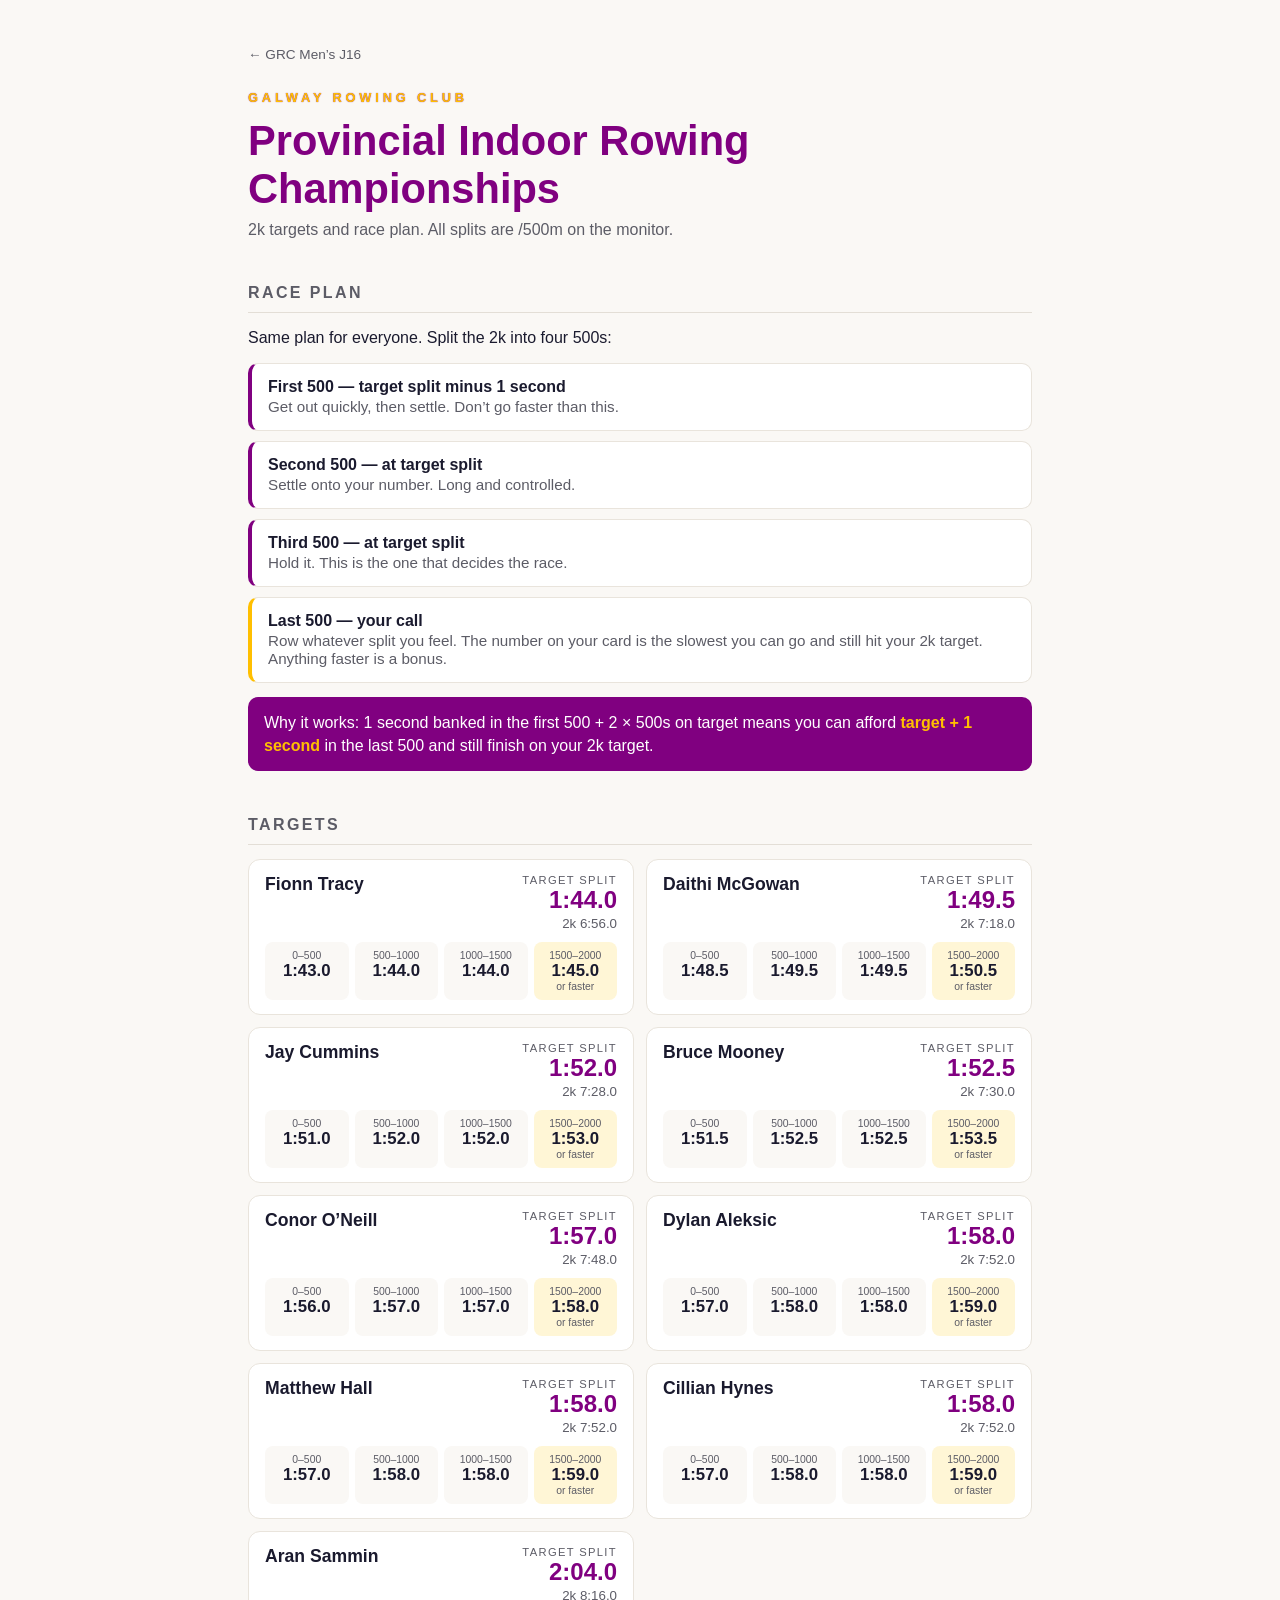
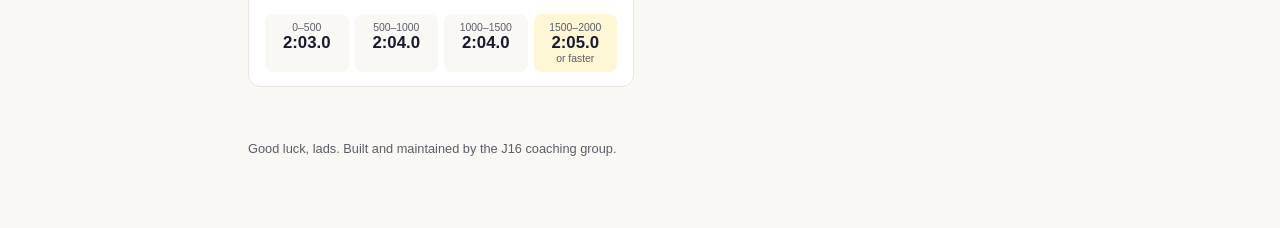
==== 02-regattas/2026-11-provincial-indoor/index.html @ c1939814 "Add Provincial Indoor Rowing Championships targets & race plan Co-authored-by: Pi AI - Claude Opus 5" ====
<!DOCTYPE html>
<html lang="en">
<head>
<meta charset="utf-8">
<meta name="viewport" content="width=device-width, initial-scale=1">
<title>Provincial Indoor Rowing Championships — Targets &amp; Race Plan · GRC J16</title>
<style>
  :root { --purple:#800080; --amber:#FFBF00; --ink:#1a1a2e; --grey:#5c5c66; --paper:#faf8f5; --line:#e9e4dc; }
  * { box-sizing:border-box; }
  body { margin:0; font-family:-apple-system,BlinkMacSystemFont,"Segoe UI",Inter,sans-serif; background:var(--paper); color:var(--ink); }
  main { max-width:820px; margin:0 auto; padding:5vh 18px 8vh; }
  .back { color:var(--grey); font-size:.85rem; text-decoration:none; }
  .eyebrow { color:var(--amber); font-size:.8rem; letter-spacing:.3em; text-transform:uppercase; font-weight:700; text-shadow:0 0 1px var(--purple); margin-top:3vh; }
  h1 { font-size:clamp(1.7rem,5vw,2.6rem); margin:.3em 0 .2em; color:var(--purple); line-height:1.15; }
  .sub { color:var(--grey); margin:0 0 4vh; }
  h2 { font-size:1rem; letter-spacing:.15em; text-transform:uppercase; color:var(--grey); margin:5vh 0 1.5vh; border-bottom:1px solid #e3ded6; padding-bottom:.6em; }
  .plan { list-style:none; padding:0; margin:0; display:grid; gap:10px; }
  .plan li { background:#fff; border:1px solid var(--line); border-left:4px solid var(--purple); border-radius:10px; padding:14px 16px; }
  .plan li.free { border-left-color:var(--amber); }
  .plan b { display:block; margin-bottom:2px; }
  .plan span { color:var(--grey); font-size:.95rem; }
  .note { background:var(--purple); color:#fff; border-radius:10px; padding:14px 16px; margin-top:14px; line-height:1.45; }
  .note strong { color:var(--amber); }
  .rowers { display:grid; gap:12px; grid-template-columns:repeat(auto-fill,minmax(260px,1fr)); }
  .rower { background:#fff; border:1px solid var(--line); border-radius:12px; padding:14px 16px; }
  .rower header { display:flex; justify-content:space-between; align-items:flex-start; gap:10px; margin-bottom:10px; }
  .rower h3 { margin:0; font-size:1.1rem; }
  .target { text-align:right; }
  .target span { display:block; font-size:.7rem; text-transform:uppercase; letter-spacing:.12em; color:var(--grey); }
  .target strong { display:block; font-size:1.5rem; color:var(--purple); font-variant-numeric:tabular-nums; }
  .target small { color:var(--grey); font-variant-numeric:tabular-nums; }
  .splits { list-style:none; padding:0; margin:0; display:grid; grid-template-columns:repeat(4,1fr); gap:6px; }
  .splits li { background:var(--paper); border-radius:8px; padding:8px 4px; text-align:center; }
  .splits span { display:block; font-size:.65rem; color:var(--grey); }
  .splits strong { display:block; font-size:1.05rem; font-variant-numeric:tabular-nums; }
  .splits li.free { background:#fff6d6; }
  .splits em { display:block; font-size:.65rem; font-style:normal; color:var(--grey); }
  footer { margin-top:6vh; color:var(--grey); font-size:.8rem; }
</style>
</head>
<body>
<main>
  <a class="back" href="../../index.html">&larr; GRC Men&rsquo;s J16</a>
  <div class="eyebrow">Galway Rowing Club</div>
  <h1>Provincial Indoor Rowing Championships</h1>
  <p class="sub">2k targets and race plan. All splits are /500m on the monitor.</p>

  <h2>Race plan</h2>
  <p>Same plan for everyone. Split the 2k into four 500s:</p>
  <ol class="plan">
    <li><b>First 500 — target split minus 1 second</b><span>Get out quickly, then settle. Don&rsquo;t go faster than this.</span></li>
    <li><b>Second 500 — at target split</b><span>Settle onto your number. Long and controlled.</span></li>
    <li><b>Third 500 — at target split</b><span>Hold it. This is the one that decides the race.</span></li>
    <li class="free"><b>Last 500 — your call</b><span>Row whatever split you feel. The number on your card is the slowest you can go and still hit your 2k target. Anything faster is a bonus.</span></li>
  </ol>
  <div class="note">Why it works: 1 second banked in the first 500 + 2 &times; 500s on target means you can afford <strong>target + 1 second</strong> in the last 500 and still finish on your 2k target.</div>

  <h2>Targets</h2>
  <div class="rowers">
    <article class="rower">
      <header><h3>Fionn Tracy</h3><div class="target"><span>Target split</span><strong>1:44.0</strong><small>2k 6:56.0</small></div></header>
      <ol class="splits">
        <li><span>0–500</span><strong>1:43.0</strong></li>
        <li><span>500–1000</span><strong>1:44.0</strong></li>
        <li><span>1000–1500</span><strong>1:44.0</strong></li>
        <li class="free"><span>1500–2000</span><strong>1:45.0</strong><em>or faster</em></li>
      </ol>
    </article>
    <article class="rower">
      <header><h3>Daithi McGowan</h3><div class="target"><span>Target split</span><strong>1:49.5</strong><small>2k 7:18.0</small></div></header>
      <ol class="splits">
        <li><span>0–500</span><strong>1:48.5</strong></li>
        <li><span>500–1000</span><strong>1:49.5</strong></li>
        <li><span>1000–1500</span><strong>1:49.5</strong></li>
        <li class="free"><span>1500–2000</span><strong>1:50.5</strong><em>or faster</em></li>
      </ol>
    </article>
    <article class="rower">
      <header><h3>Jay Cummins</h3><div class="target"><span>Target split</span><strong>1:52.0</strong><small>2k 7:28.0</small></div></header>
      <ol class="splits">
        <li><span>0–500</span><strong>1:51.0</strong></li>
        <li><span>500–1000</span><strong>1:52.0</strong></li>
        <li><span>1000–1500</span><strong>1:52.0</strong></li>
        <li class="free"><span>1500–2000</span><strong>1:53.0</strong><em>or faster</em></li>
      </ol>
    </article>
    <article class="rower">
      <header><h3>Bruce Mooney</h3><div class="target"><span>Target split</span><strong>1:52.5</strong><small>2k 7:30.0</small></div></header>
      <ol class="splits">
        <li><span>0–500</span><strong>1:51.5</strong></li>
        <li><span>500–1000</span><strong>1:52.5</strong></li>
        <li><span>1000–1500</span><strong>1:52.5</strong></li>
        <li class="free"><span>1500–2000</span><strong>1:53.5</strong><em>or faster</em></li>
      </ol>
    </article>
    <article class="rower">
      <header><h3>Conor O&rsquo;Neill</h3><div class="target"><span>Target split</span><strong>1:57.0</strong><small>2k 7:48.0</small></div></header>
      <ol class="splits">
        <li><span>0–500</span><strong>1:56.0</strong></li>
        <li><span>500–1000</span><strong>1:57.0</strong></li>
        <li><span>1000–1500</span><strong>1:57.0</strong></li>
        <li class="free"><span>1500–2000</span><strong>1:58.0</strong><em>or faster</em></li>
      </ol>
    </article>
    <article class="rower">
      <header><h3>Dylan Aleksic</h3><div class="target"><span>Target split</span><strong>1:58.0</strong><small>2k 7:52.0</small></div></header>
      <ol class="splits">
        <li><span>0–500</span><strong>1:57.0</strong></li>
        <li><span>500–1000</span><strong>1:58.0</strong></li>
        <li><span>1000–1500</span><strong>1:58.0</strong></li>
        <li class="free"><span>1500–2000</span><strong>1:59.0</strong><em>or faster</em></li>
      </ol>
    </article>
    <article class="rower">
      <header><h3>Matthew Hall</h3><div class="target"><span>Target split</span><strong>1:58.0</strong><small>2k 7:52.0</small></div></header>
      <ol class="splits">
        <li><span>0–500</span><strong>1:57.0</strong></li>
        <li><span>500–1000</span><strong>1:58.0</strong></li>
        <li><span>1000–1500</span><strong>1:58.0</strong></li>
        <li class="free"><span>1500–2000</span><strong>1:59.0</strong><em>or faster</em></li>
      </ol>
    </article>
    <article class="rower">
      <header><h3>Cillian Hynes</h3><div class="target"><span>Target split</span><strong>1:58.0</strong><small>2k 7:52.0</small></div></header>
      <ol class="splits">
        <li><span>0–500</span><strong>1:57.0</strong></li>
        <li><span>500–1000</span><strong>1:58.0</strong></li>
        <li><span>1000–1500</span><strong>1:58.0</strong></li>
        <li class="free"><span>1500–2000</span><strong>1:59.0</strong><em>or faster</em></li>
      </ol>
    </article>
    <article class="rower">
      <header><h3>Aran Sammin</h3><div class="target"><span>Target split</span><strong>2:04.0</strong><small>2k 8:16.0</small></div></header>
      <ol class="splits">
        <li><span>0–500</span><strong>2:03.0</strong></li>
        <li><span>500–1000</span><strong>2:04.0</strong></li>
        <li><span>1000–1500</span><strong>2:04.0</strong></li>
        <li class="free"><span>1500–2000</span><strong>2:05.0</strong><em>or faster</em></li>
      </ol>
    </article>
  </div>

  <footer>Good luck, lads. Built and maintained by the J16 coaching group.</footer>
</main>
</body>
</html>
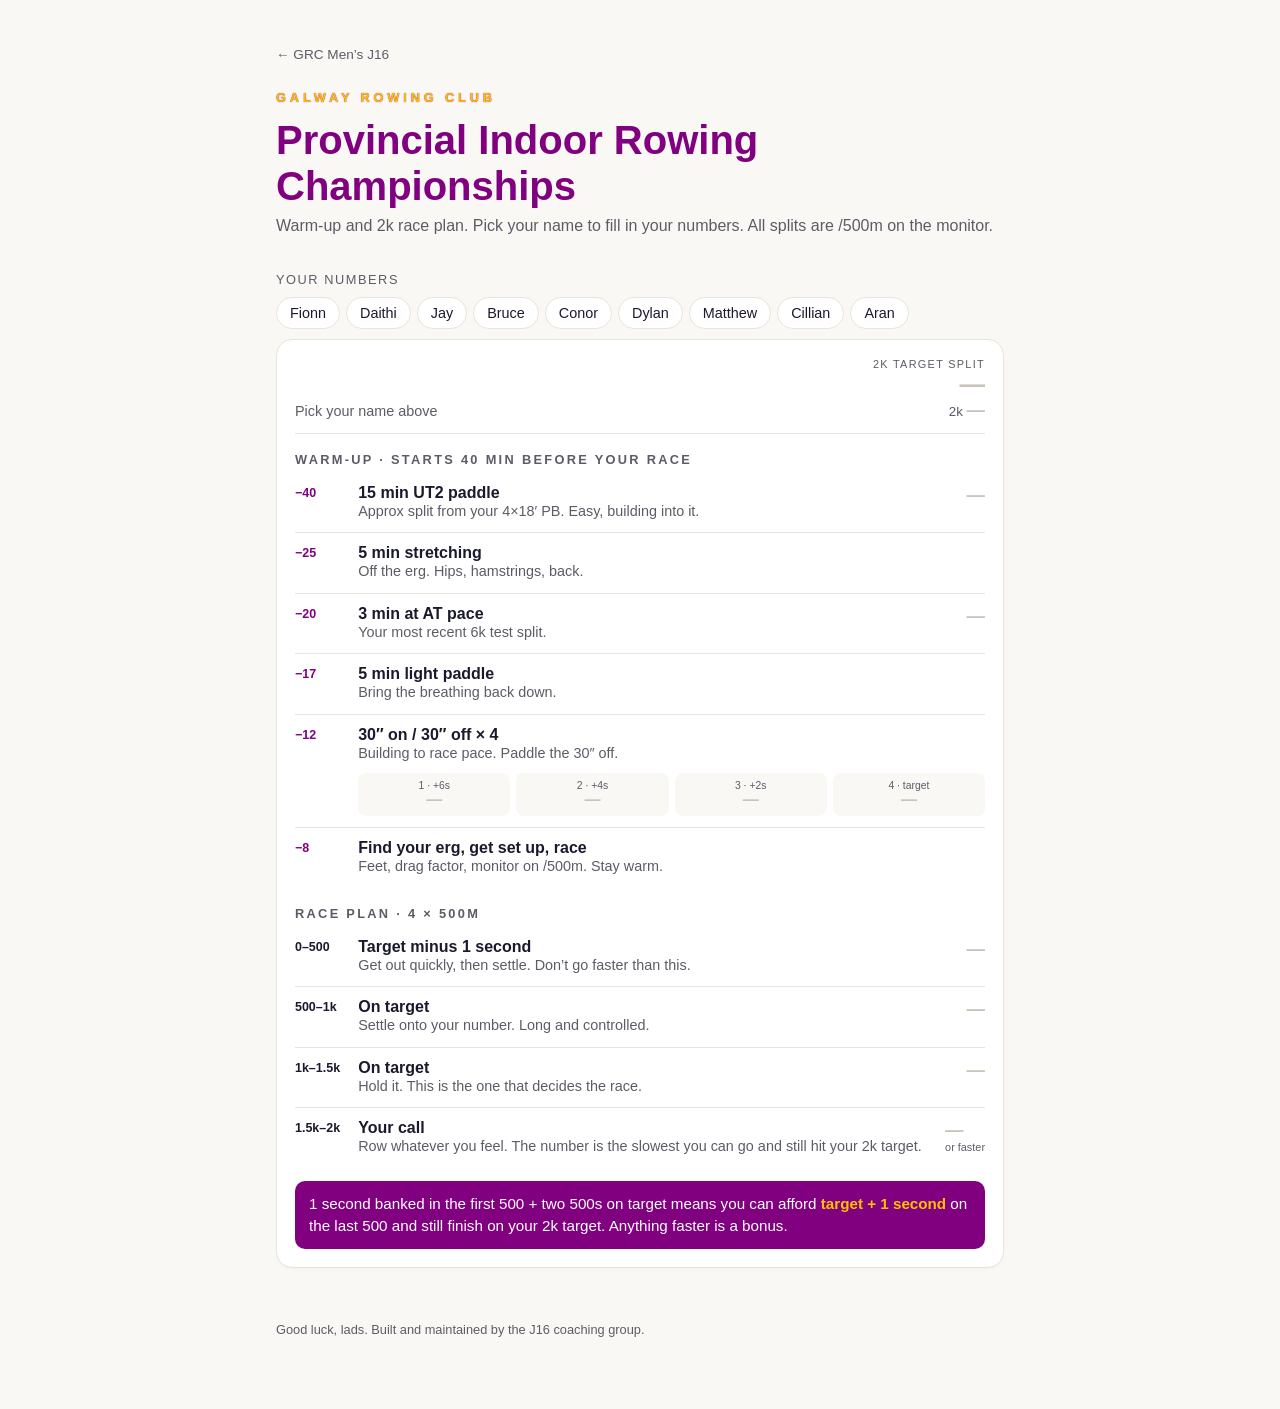
==== commit 5393b874: "Indoor champs: single plan card with rower tabs, add warm-up Co-authored-by: Pi AI - Claude Opus 5.5" ====
--- a/02-regattas/2026-11-provincial-indoor/index.html
+++ b/02-regattas/2026-11-provincial-indoor/index.html
@@ -3,39 +3,48 @@
 <head>
 <meta charset="utf-8">
 <meta name="viewport" content="width=device-width, initial-scale=1">
-<title>Provincial Indoor Rowing Championships — Targets &amp; Race Plan · GRC J16</title>
+<title>Provincial Indoor Rowing Championships — Warm-up &amp; Race Plan · GRC J16</title>
 <style>
   :root { --purple:#800080; --amber:#FFBF00; --ink:#1a1a2e; --grey:#5c5c66; --paper:#faf8f5; --line:#e9e4dc; }
   * { box-sizing:border-box; }
   body { margin:0; font-family:-apple-system,BlinkMacSystemFont,"Segoe UI",Inter,sans-serif; background:var(--paper); color:var(--ink); }
-  main { max-width:820px; margin:0 auto; padding:5vh 18px 8vh; }
+  main { max-width:760px; margin:0 auto; padding:5vh 16px 8vh; }
   .back { color:var(--grey); font-size:.85rem; text-decoration:none; }
   .eyebrow { color:var(--amber); font-size:.8rem; letter-spacing:.3em; text-transform:uppercase; font-weight:700; text-shadow:0 0 1px var(--purple); margin-top:3vh; }
-  h1 { font-size:clamp(1.7rem,5vw,2.6rem); margin:.3em 0 .2em; color:var(--purple); line-height:1.15; }
-  .sub { color:var(--grey); margin:0 0 4vh; }
-  h2 { font-size:1rem; letter-spacing:.15em; text-transform:uppercase; color:var(--grey); margin:5vh 0 1.5vh; border-bottom:1px solid #e3ded6; padding-bottom:.6em; }
-  .plan { list-style:none; padding:0; margin:0; display:grid; gap:10px; }
-  .plan li { background:#fff; border:1px solid var(--line); border-left:4px solid var(--purple); border-radius:10px; padding:14px 16px; }
-  .plan li.free { border-left-color:var(--amber); }
-  .plan b { display:block; margin-bottom:2px; }
-  .plan span { color:var(--grey); font-size:.95rem; }
-  .note { background:var(--purple); color:#fff; border-radius:10px; padding:14px 16px; margin-top:14px; line-height:1.45; }
+  h1 { font-size:clamp(1.6rem,5vw,2.5rem); margin:.3em 0 .2em; color:var(--purple); line-height:1.15; }
+  .sub { color:var(--grey); margin:0 0 3vh; }
+  .tabs { position:sticky; top:0; z-index:2; background:var(--paper); padding:10px 0; display:flex; flex-wrap:wrap; gap:6px; }
+  .tabs p { width:100%; margin:0 0 4px; font-size:.8rem; color:var(--grey); text-transform:uppercase; letter-spacing:.12em; }
+  .tabs button { font:inherit; font-size:.9rem; border:1px solid var(--line); background:#fff; color:var(--ink); border-radius:999px; padding:7px 13px; cursor:pointer; }
+  .tabs button[aria-selected="true"] { background:var(--purple); border-color:var(--purple); color:#fff; }
+  .card { background:#fff; border:1px solid var(--line); border-radius:16px; padding:18px 18px 8px; box-shadow:0 1px 2px rgba(0,0,0,.03); }
+  .who { display:flex; justify-content:space-between; align-items:flex-end; gap:12px; border-bottom:1px solid var(--line); padding-bottom:12px; margin-bottom:4px; }
+  .who h2 { margin:0; font-size:1.25rem; }
+  .who .hint { color:var(--grey); font-size:.9rem; font-weight:400; }
+  .who .t { text-align:right; }
+  .who .t span { display:block; font-size:.68rem; text-transform:uppercase; letter-spacing:.12em; color:var(--grey); }
+  .who .t strong { font-size:1.6rem; color:var(--purple); font-variant-numeric:tabular-nums; }
+  .who .t small { display:block; color:var(--grey); font-variant-numeric:tabular-nums; }
+  h3 { font-size:.8rem; letter-spacing:.18em; text-transform:uppercase; color:var(--grey); margin:18px 0 6px; }
+  ol.steps { list-style:none; padding:0; margin:0; }
+  .steps > li { display:grid; grid-template-columns:3.2rem 1fr auto; gap:4px 12px; align-items:start; padding:11px 0; border-top:1px solid var(--line); }
+  .steps > li:first-child { border-top:0; }
+  .when { font-size:.78rem; color:var(--purple); font-weight:700; font-variant-numeric:tabular-nums; padding-top:2px; }
+  .what b { display:block; }
+  .what span { color:var(--grey); font-size:.9rem; line-height:1.35; }
+  .v { font-size:1.15rem; font-variant-numeric:tabular-nums; text-align:right; white-space:nowrap; }
+  .v small, .val small { display:block; font-size:.68rem; font-weight:400; color:var(--grey); text-align:right; }
+  .reps { grid-column:2 / 4; display:grid; grid-template-columns:repeat(4,1fr); gap:6px; list-style:none; padding:0; margin:6px 0 0; }
+  .reps li { background:var(--paper); border-radius:8px; padding:7px 4px; text-align:center; }
+  .reps span { display:block; font-size:.65rem; color:var(--grey); }
+  .reps .v { display:block; text-align:center; font-size:1rem; }
+  .reps li.free { background:#fff6d6; }
+  .steps > li.race .when { color:var(--ink); }
+  .note { background:var(--purple); color:#fff; border-radius:10px; padding:12px 14px; margin:14px 0 10px; line-height:1.45; font-size:.95rem; }
   .note strong { color:var(--amber); }
-  .rowers { display:grid; gap:12px; grid-template-columns:repeat(auto-fill,minmax(260px,1fr)); }
-  .rower { background:#fff; border:1px solid var(--line); border-radius:12px; padding:14px 16px; }
-  .rower header { display:flex; justify-content:space-between; align-items:flex-start; gap:10px; margin-bottom:10px; }
-  .rower h3 { margin:0; font-size:1.1rem; }
-  .target { text-align:right; }
-  .target span { display:block; font-size:.7rem; text-transform:uppercase; letter-spacing:.12em; color:var(--grey); }
-  .target strong { display:block; font-size:1.5rem; color:var(--purple); font-variant-numeric:tabular-nums; }
-  .target small { color:var(--grey); font-variant-numeric:tabular-nums; }
-  .splits { list-style:none; padding:0; margin:0; display:grid; grid-template-columns:repeat(4,1fr); gap:6px; }
-  .splits li { background:var(--paper); border-radius:8px; padding:8px 4px; text-align:center; }
-  .splits span { display:block; font-size:.65rem; color:var(--grey); }
-  .splits strong { display:block; font-size:1.05rem; font-variant-numeric:tabular-nums; }
-  .splits li.free { background:#fff6d6; }
-  .splits em { display:block; font-size:.65rem; font-style:normal; color:var(--grey); }
+  body:not(.picked) .v { color:#c9c3ba; }
   footer { margin-top:6vh; color:var(--grey); font-size:.8rem; }
+  @media (max-width:420px) { .steps > li { grid-template-columns:2.8rem 1fr auto; } .reps { grid-column:1 / 4; } }
 </style>
 </head>
 <body>
@@ -43,104 +52,68 @@
   <a class="back" href="../../index.html">&larr; GRC Men&rsquo;s J16</a>
   <div class="eyebrow">Galway Rowing Club</div>
   <h1>Provincial Indoor Rowing Championships</h1>
-  <p class="sub">2k targets and race plan. All splits are /500m on the monitor.</p>
+  <p class="sub">Warm-up and 2k race plan. Pick your name to fill in your numbers. All splits are /500m on the monitor.</p>
 
-  <h2>Race plan</h2>
-  <p>Same plan for everyone. Split the 2k into four 500s:</p>
-  <ol class="plan">
-    <li><b>First 500 — target split minus 1 second</b><span>Get out quickly, then settle. Don&rsquo;t go faster than this.</span></li>
-    <li><b>Second 500 — at target split</b><span>Settle onto your number. Long and controlled.</span></li>
-    <li><b>Third 500 — at target split</b><span>Hold it. This is the one that decides the race.</span></li>
-    <li class="free"><b>Last 500 — your call</b><span>Row whatever split you feel. The number on your card is the slowest you can go and still hit your 2k target. Anything faster is a bonus.</span></li>
-  </ol>
-  <div class="note">Why it works: 1 second banked in the first 500 + 2 &times; 500s on target means you can afford <strong>target + 1 second</strong> in the last 500 and still finish on your 2k target.</div>
+  <div class="tabs" role="tablist" aria-label="Rower">
+      <p>Your numbers</p>
+      <button type="button" role="tab" aria-selected="false" data-id="fionn">Fionn</button>
+      <button type="button" role="tab" aria-selected="false" data-id="daithi">Daithi</button>
+      <button type="button" role="tab" aria-selected="false" data-id="jay">Jay</button>
+      <button type="button" role="tab" aria-selected="false" data-id="bruce">Bruce</button>
+      <button type="button" role="tab" aria-selected="false" data-id="conor">Conor</button>
+      <button type="button" role="tab" aria-selected="false" data-id="dylan">Dylan</button>
+      <button type="button" role="tab" aria-selected="false" data-id="matthew">Matthew</button>
+      <button type="button" role="tab" aria-selected="false" data-id="cillian">Cillian</button>
+      <button type="button" role="tab" aria-selected="false" data-id="aran">Aran</button>
+  </div>
 
-  <h2>Targets</h2>
-  <div class="rowers">
-    <article class="rower">
-      <header><h3>Fionn Tracy</h3><div class="target"><span>Target split</span><strong>1:44.0</strong><small>2k 6:56.0</small></div></header>
-      <ol class="splits">
-        <li><span>0–500</span><strong>1:43.0</strong></li>
-        <li><span>500–1000</span><strong>1:44.0</strong></li>
-        <li><span>1000–1500</span><strong>1:44.0</strong></li>
-        <li class="free"><span>1500–2000</span><strong>1:45.0</strong><em>or faster</em></li>
-      </ol>
-    </article>
-    <article class="rower">
-      <header><h3>Daithi McGowan</h3><div class="target"><span>Target split</span><strong>1:49.5</strong><small>2k 7:18.0</small></div></header>
-      <ol class="splits">
-        <li><span>0–500</span><strong>1:48.5</strong></li>
-        <li><span>500–1000</span><strong>1:49.5</strong></li>
-        <li><span>1000–1500</span><strong>1:49.5</strong></li>
-        <li class="free"><span>1500–2000</span><strong>1:50.5</strong><em>or faster</em></li>
-      </ol>
-    </article>
-    <article class="rower">
-      <header><h3>Jay Cummins</h3><div class="target"><span>Target split</span><strong>1:52.0</strong><small>2k 7:28.0</small></div></header>
-      <ol class="splits">
-        <li><span>0–500</span><strong>1:51.0</strong></li>
-        <li><span>500–1000</span><strong>1:52.0</strong></li>
-        <li><span>1000–1500</span><strong>1:52.0</strong></li>
-        <li class="free"><span>1500–2000</span><strong>1:53.0</strong><em>or faster</em></li>
-      </ol>
-    </article>
-    <article class="rower">
-      <header><h3>Bruce Mooney</h3><div class="target"><span>Target split</span><strong>1:52.5</strong><small>2k 7:30.0</small></div></header>
-      <ol class="splits">
-        <li><span>0–500</span><strong>1:51.5</strong></li>
-        <li><span>500–1000</span><strong>1:52.5</strong></li>
-        <li><span>1000–1500</span><strong>1:52.5</strong></li>
-        <li class="free"><span>1500–2000</span><strong>1:53.5</strong><em>or faster</em></li>
-      </ol>
-    </article>
-    <article class="rower">
-      <header><h3>Conor O&rsquo;Neill</h3><div class="target"><span>Target split</span><strong>1:57.0</strong><small>2k 7:48.0</small></div></header>
-      <ol class="splits">
-        <li><span>0–500</span><strong>1:56.0</strong></li>
-        <li><span>500–1000</span><strong>1:57.0</strong></li>
-        <li><span>1000–1500</span><strong>1:57.0</strong></li>
-        <li class="free"><span>1500–2000</span><strong>1:58.0</strong><em>or faster</em></li>
-      </ol>
-    </article>
-    <article class="rower">
-      <header><h3>Dylan Aleksic</h3><div class="target"><span>Target split</span><strong>1:58.0</strong><small>2k 7:52.0</small></div></header>
-      <ol class="splits">
-        <li><span>0–500</span><strong>1:57.0</strong></li>
-        <li><span>500–1000</span><strong>1:58.0</strong></li>
-        <li><span>1000–1500</span><strong>1:58.0</strong></li>
-        <li class="free"><span>1500–2000</span><strong>1:59.0</strong><em>or faster</em></li>
-      </ol>
-    </article>
-    <article class="rower">
-      <header><h3>Matthew Hall</h3><div class="target"><span>Target split</span><strong>1:58.0</strong><small>2k 7:52.0</small></div></header>
-      <ol class="splits">
-        <li><span>0–500</span><strong>1:57.0</strong></li>
-        <li><span>500–1000</span><strong>1:58.0</strong></li>
-        <li><span>1000–1500</span><strong>1:58.0</strong></li>
-        <li class="free"><span>1500–2000</span><strong>1:59.0</strong><em>or faster</em></li>
-      </ol>
-    </article>
-    <article class="rower">
-      <header><h3>Cillian Hynes</h3><div class="target"><span>Target split</span><strong>1:58.0</strong><small>2k 7:52.0</small></div></header>
-      <ol class="splits">
-        <li><span>0–500</span><strong>1:57.0</strong></li>
-        <li><span>500–1000</span><strong>1:58.0</strong></li>
-        <li><span>1000–1500</span><strong>1:58.0</strong></li>
-        <li class="free"><span>1500–2000</span><strong>1:59.0</strong><em>or faster</em></li>
-      </ol>
-    </article>
-    <article class="rower">
-      <header><h3>Aran Sammin</h3><div class="target"><span>Target split</span><strong>2:04.0</strong><small>2k 8:16.0</small></div></header>
-      <ol class="splits">
-        <li><span>0–500</span><strong>2:03.0</strong></li>
-        <li><span>500–1000</span><strong>2:04.0</strong></li>
-        <li><span>1000–1500</span><strong>2:04.0</strong></li>
-        <li class="free"><span>1500–2000</span><strong>2:05.0</strong><em>or faster</em></li>
-      </ol>
-    </article>
-  </div>
+  <section class="card" aria-live="polite">
+    <div class="who">
+      <h2 id="name"><span class="hint">Pick your name above</span></h2>
+      <div class="t"><span>2k target split</span><strong class="v" data-k="target">&mdash;</strong><small>2k <b class="v" data-k="total">&mdash;</b></small></div>
+    </div>
+
+    <h3>Warm-up &middot; starts 40 min before your race</h3>
+    <ol class="steps">
+      <li><span class="when">&minus;40</span><div class="what"><b>15 min UT2 paddle</b><span>Approx split from your 4&times;18&prime; PB. Easy, building into it.</span></div><strong class="v" data-k="ut2">&mdash;</strong></li>
+      <li><span class="when">&minus;25</span><div class="what"><b>5 min stretching</b><span>Off the erg. Hips, hamstrings, back.</span></div><span></span></li>
+      <li><span class="when">&minus;20</span><div class="what"><b>3 min at AT pace</b><span>Your most recent 6k test split.</span></div><strong class="v" data-k="at">&mdash;</strong></li>
+      <li><span class="when">&minus;17</span><div class="what"><b>5 min light paddle</b><span>Bring the breathing back down.</span></div><span></span></li>
+      <li><span class="when">&minus;12</span><div class="what"><b>30&Prime; on / 30&Prime; off &times; 4</b><span>Building to race pace. Paddle the 30&Prime; off.</span></div><span></span>
+        <ol class="reps">
+          <li><span>1 &middot; +6s</span><strong class="v" data-k="i1">&mdash;</strong></li>
+          <li><span>2 &middot; +4s</span><strong class="v" data-k="i2">&mdash;</strong></li>
+          <li><span>3 &middot; +2s</span><strong class="v" data-k="i3">&mdash;</strong></li>
+          <li><span>4 &middot; target</span><strong class="v" data-k="i4">&mdash;</strong></li>
+        </ol></li>
+      <li><span class="when">&minus;8</span><div class="what"><b>Find your erg, get set up, race</b><span>Feet, drag factor, monitor on /500m. Stay warm.</span></div><span></span></li>
+    </ol>
+
+    <h3>Race plan &middot; 4 &times; 500m</h3>
+    <ol class="steps">
+      <li class="race"><span class="when">0&ndash;500</span><div class="what"><b>Target minus 1 second</b><span>Get out quickly, then settle. Don&rsquo;t go faster than this.</span></div><strong class="v" data-k="r1">&mdash;</strong></li>
+      <li class="race"><span class="when">500&ndash;1k</span><div class="what"><b>On target</b><span>Settle onto your number. Long and controlled.</span></div><strong class="v" data-k="r2">&mdash;</strong></li>
+      <li class="race"><span class="when">1k&ndash;1.5k</span><div class="what"><b>On target</b><span>Hold it. This is the one that decides the race.</span></div><strong class="v" data-k="r3">&mdash;</strong></li>
+      <li class="race"><span class="when">1.5k&ndash;2k</span><div class="what"><b>Your call</b><span>Row whatever you feel. The number is the slowest you can go and still hit your 2k target.</span></div><div class="val"><strong class="v" data-k="r4">&mdash;</strong><small>or faster</small></div></li>
+    </ol>
+    <div class="note">1 second banked in the first 500 + two 500s on target means you can afford <strong>target + 1 second</strong> on the last 500 and still finish on your 2k target. Anything faster is a bonus.</div>
+  </section>
 
   <footer>Good luck, lads. Built and maintained by the J16 coaching group.</footer>
 </main>
+<script>
+const D={"fionn":{"n":"Fionn Tracy","target":"1:44.0","total":"6:56.0","ut2":"2:06.1","at":"1:54.9","i1":"1:50.0","i2":"1:48.0","i3":"1:46.0","i4":"1:44.0","r1":"1:43.0","r2":"1:44.0","r3":"1:44.0","r4":"1:45.0"},"daithi":{"n":"Daithi McGowan","target":"1:49.5","total":"7:18.0","ut2":"2:20.9","at":"1:59.9","i1":"1:55.5","i2":"1:53.5","i3":"1:51.5","i4":"1:49.5","r1":"1:48.5","r2":"1:49.5","r3":"1:49.5","r4":"1:50.5"},"jay":{"n":"Jay Cummins","target":"1:52.0","total":"7:28.0","ut2":"2:21.4","at":"2:01.9","i1":"1:58.0","i2":"1:56.0","i3":"1:54.0","i4":"1:52.0","r1":"1:51.0","r2":"1:52.0","r3":"1:52.0","r4":"1:53.0"},"bruce":{"n":"Bruce Mooney","target":"1:52.5","total":"7:30.0","ut2":"2:18.4","at":"2:03.8","i1":"1:58.5","i2":"1:56.5","i3":"1:54.5","i4":"1:52.5","r1":"1:51.5","r2":"1:52.5","r3":"1:52.5","r4":"1:53.5"},"conor":{"n":"Conor O&rsquo;Neill","target":"1:57.0","total":"7:48.0","ut2":"2:46.3","at":"2:23.5","i1":"2:03.0","i2":"2:01.0","i3":"1:59.0","i4":"1:57.0","r1":"1:56.0","r2":"1:57.0","r3":"1:57.0","r4":"1:58.0"},"dylan":{"n":"Dylan Aleksic","target":"1:58.0","total":"7:52.0","ut2":"2:19.5","at":"2:08.6","i1":"2:04.0","i2":"2:02.0","i3":"2:00.0","i4":"1:58.0","r1":"1:57.0","r2":"1:58.0","r3":"1:58.0","r4":"1:59.0"},"matthew":{"n":"Matthew Hall","target":"1:58.0","total":"7:52.0","ut2":"2:22.1","at":"2:08.6","i1":"2:04.0","i2":"2:02.0","i3":"2:00.0","i4":"1:58.0","r1":"1:57.0","r2":"1:58.0","r3":"1:58.0","r4":"1:59.0"},"cillian":{"n":"Cillian Hynes","target":"1:58.0","total":"7:52.0","ut2":"2:17.9","at":"2:06.1","i1":"2:04.0","i2":"2:02.0","i3":"2:00.0","i4":"1:58.0","r1":"1:57.0","r2":"1:58.0","r3":"1:58.0","r4":"1:59.0"},"aran":{"n":"Aran Sammin","target":"2:04.0","total":"8:16.0","ut2":"2:31.3","at":"2:19.2","i1":"2:10.0","i2":"2:08.0","i3":"2:06.0","i4":"2:04.0","r1":"2:03.0","r2":"2:04.0","r3":"2:04.0","r4":"2:05.0"}};
+const tabs=[...document.querySelectorAll('.tabs button')];
+function pick(id){
+  const d=D[id]; if(!d) return;
+  document.body.classList.add('picked');
+  tabs.forEach(b=>b.setAttribute('aria-selected', String(b.dataset.id===id)));
+  document.getElementById('name').innerHTML=d.n;
+  document.querySelectorAll('.v[data-k]').forEach(el=>{el.textContent=d[el.dataset.k]});
+  history.replaceState(null,'','#'+id);
+}
+tabs.forEach(b=>b.addEventListener('click',()=>pick(b.dataset.id)));
+pick(location.hash.slice(1));
+</script>
 </body>
 </html>
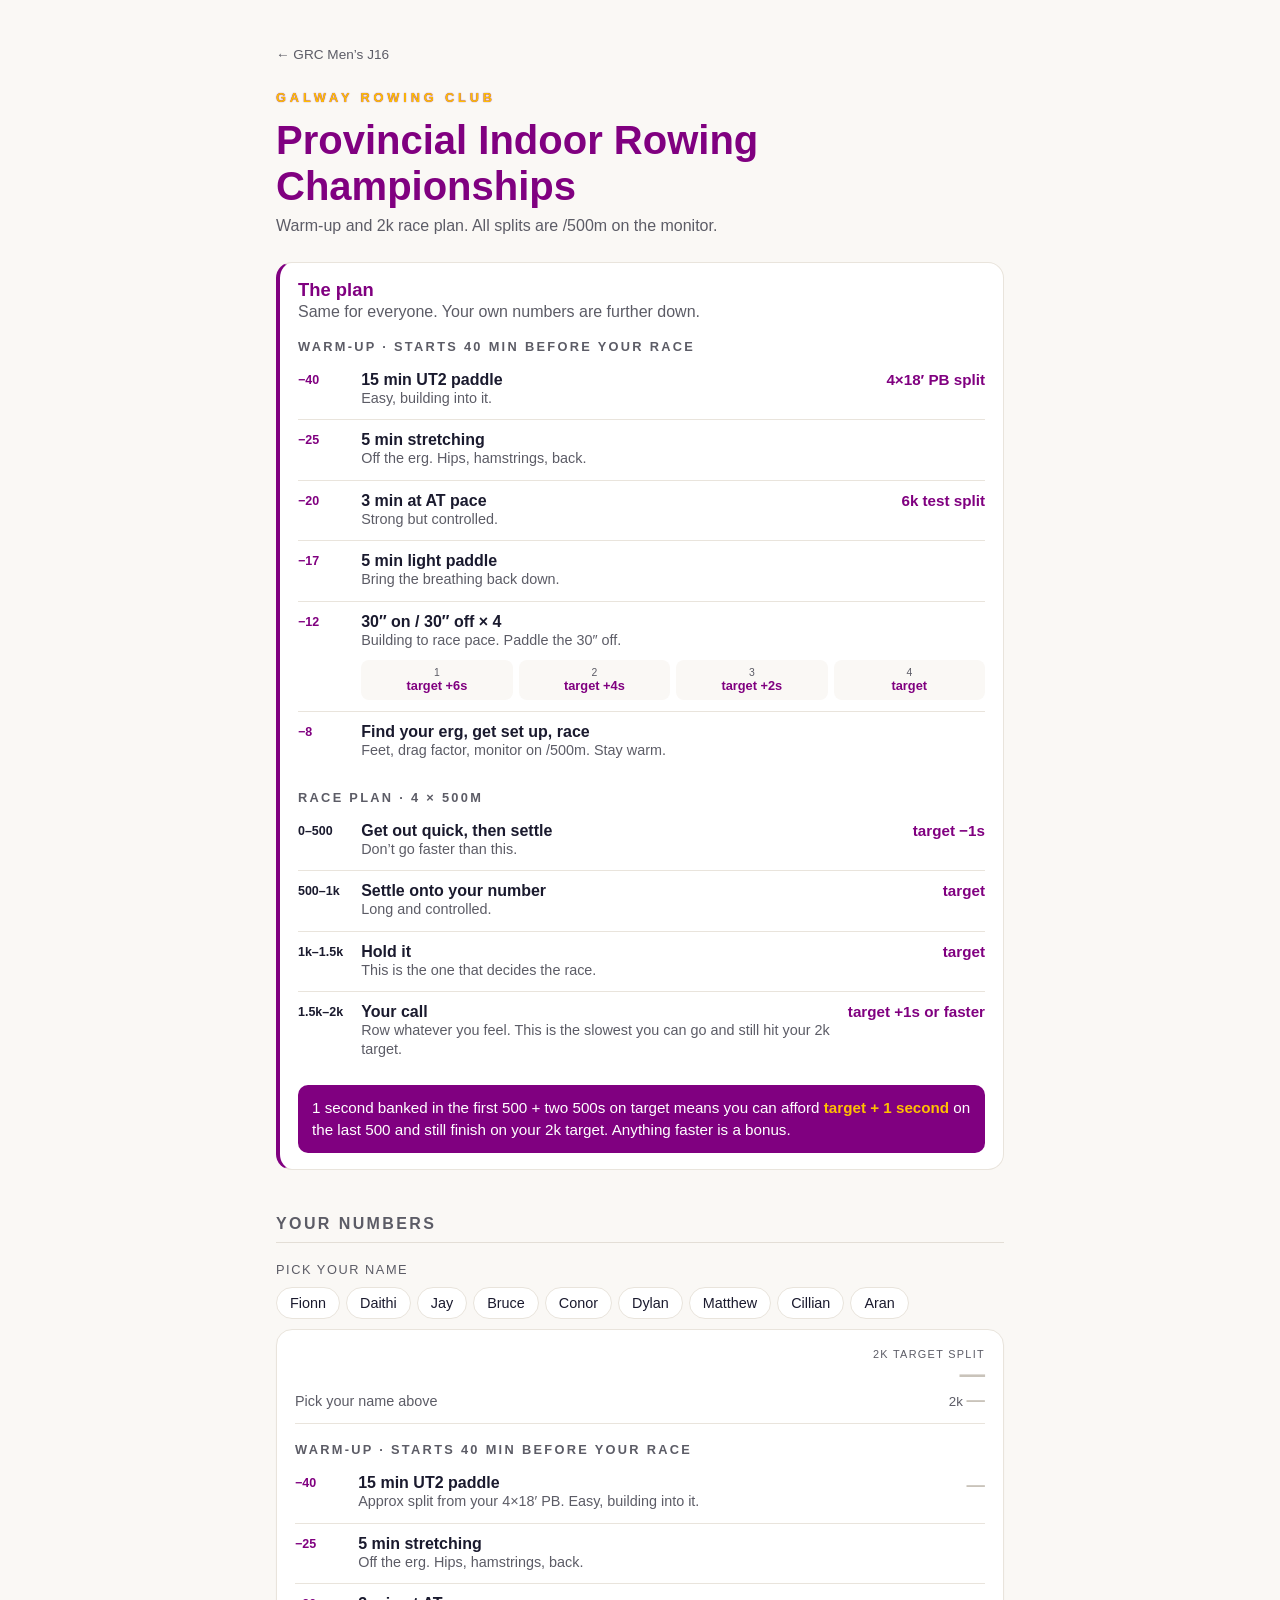
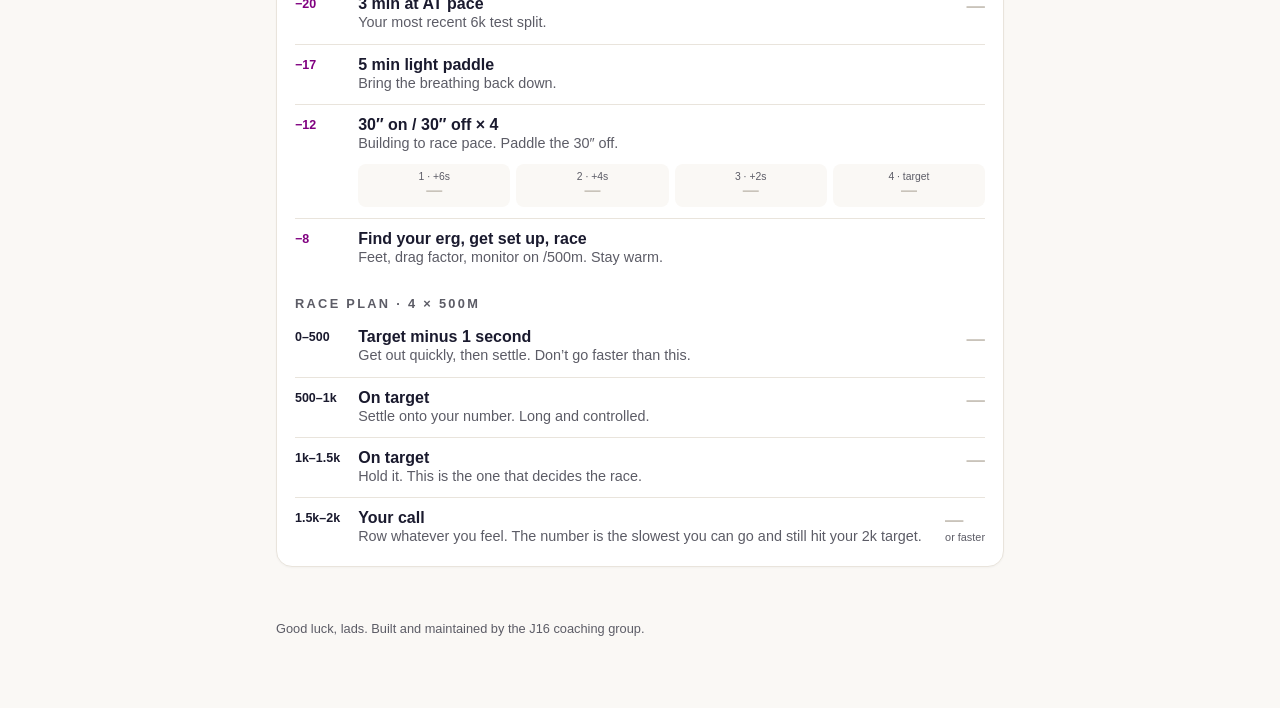
==== commit 4ea9714c: "Indoor champs: restore generic plan + warm-up panel above personal numbers Co-authored-by: Pi AI - C" ====
--- a/02-regattas/2026-11-provincial-indoor/index.html
+++ b/02-regattas/2026-11-provincial-indoor/index.html
@@ -43,6 +43,11 @@
   .note { background:var(--purple); color:#fff; border-radius:10px; padding:12px 14px; margin:14px 0 10px; line-height:1.45; font-size:.95rem; }
   .note strong { color:var(--amber); }
   body:not(.picked) .v { color:#c9c3ba; }
+  .gen { background:#fff; border:1px solid var(--line); border-left:4px solid var(--purple); border-radius:16px; padding:16px 18px 6px; margin-bottom:4vh; }
+  .gen h2 { margin:0 0 2px; font-size:1.15rem; color:var(--purple); }
+  .gen .rel { font-size:.95rem; font-weight:700; color:var(--purple); text-align:right; white-space:nowrap; }
+  .gen .reps .rel { display:block; text-align:center; font-size:.8rem; }
+  .divider { margin:5vh 0 1vh; font-size:1rem; letter-spacing:.15em; text-transform:uppercase; color:var(--grey); border-bottom:1px solid #e3ded6; padding-bottom:.6em; }
   footer { margin-top:6vh; color:var(--grey); font-size:.8rem; }
   @media (max-width:420px) { .steps > li { grid-template-columns:2.8rem 1fr auto; } .reps { grid-column:1 / 4; } }
 </style>
@@ -52,10 +57,41 @@
   <a class="back" href="../../index.html">&larr; GRC Men&rsquo;s J16</a>
   <div class="eyebrow">Galway Rowing Club</div>
   <h1>Provincial Indoor Rowing Championships</h1>
-  <p class="sub">Warm-up and 2k race plan. Pick your name to fill in your numbers. All splits are /500m on the monitor.</p>
+  <p class="sub">Warm-up and 2k race plan. All splits are /500m on the monitor.</p>
 
+  <section class="gen" aria-labelledby="gen-h">
+    <h2 id="gen-h">The plan</h2>
+    <p class="sub" style="margin:0">Same for everyone. Your own numbers are further down.</p>
+
+    <h3>Warm-up &middot; starts 40 min before your race</h3>
+    <ol class="steps">
+      <li><span class="when">&minus;40</span><div class="what"><b>15 min UT2 paddle</b><span>Easy, building into it.</span></div><span class="rel">4&times;18&prime; PB split</span></li>
+      <li><span class="when">&minus;25</span><div class="what"><b>5 min stretching</b><span>Off the erg. Hips, hamstrings, back.</span></div><span></span></li>
+      <li><span class="when">&minus;20</span><div class="what"><b>3 min at AT pace</b><span>Strong but controlled.</span></div><span class="rel">6k test split</span></li>
+      <li><span class="when">&minus;17</span><div class="what"><b>5 min light paddle</b><span>Bring the breathing back down.</span></div><span></span></li>
+      <li><span class="when">&minus;12</span><div class="what"><b>30&Prime; on / 30&Prime; off &times; 4</b><span>Building to race pace. Paddle the 30&Prime; off.</span></div><span></span>
+        <ol class="reps">
+          <li><span>1</span><span class="rel">target +6s</span></li>
+          <li><span>2</span><span class="rel">target +4s</span></li>
+          <li><span>3</span><span class="rel">target +2s</span></li>
+          <li><span>4</span><span class="rel">target</span></li>
+        </ol></li>
+      <li><span class="when">&minus;8</span><div class="what"><b>Find your erg, get set up, race</b><span>Feet, drag factor, monitor on /500m. Stay warm.</span></div><span></span></li>
+    </ol>
+
+    <h3>Race plan &middot; 4 &times; 500m</h3>
+    <ol class="steps">
+      <li class="race"><span class="when">0&ndash;500</span><div class="what"><b>Get out quick, then settle</b><span>Don&rsquo;t go faster than this.</span></div><span class="rel">target &minus;1s</span></li>
+      <li class="race"><span class="when">500&ndash;1k</span><div class="what"><b>Settle onto your number</b><span>Long and controlled.</span></div><span class="rel">target</span></li>
+      <li class="race"><span class="when">1k&ndash;1.5k</span><div class="what"><b>Hold it</b><span>This is the one that decides the race.</span></div><span class="rel">target</span></li>
+      <li class="race"><span class="when">1.5k&ndash;2k</span><div class="what"><b>Your call</b><span>Row whatever you feel. This is the slowest you can go and still hit your 2k target.</span></div><span class="rel">target +1s or faster</span></li>
+    </ol>
+    <div class="note">1 second banked in the first 500 + two 500s on target means you can afford <strong>target + 1 second</strong> on the last 500 and still finish on your 2k target. Anything faster is a bonus.</div>
+  </section>
+
+  <h2 class="divider">Your numbers</h2>
   <div class="tabs" role="tablist" aria-label="Rower">
-      <p>Your numbers</p>
+      <p>Pick your name</p>
       <button type="button" role="tab" aria-selected="false" data-id="fionn">Fionn</button>
       <button type="button" role="tab" aria-selected="false" data-id="daithi">Daithi</button>
       <button type="button" role="tab" aria-selected="false" data-id="jay">Jay</button>
@@ -96,13 +132,12 @@
       <li class="race"><span class="when">1k&ndash;1.5k</span><div class="what"><b>On target</b><span>Hold it. This is the one that decides the race.</span></div><strong class="v" data-k="r3">&mdash;</strong></li>
       <li class="race"><span class="when">1.5k&ndash;2k</span><div class="what"><b>Your call</b><span>Row whatever you feel. The number is the slowest you can go and still hit your 2k target.</span></div><div class="val"><strong class="v" data-k="r4">&mdash;</strong><small>or faster</small></div></li>
     </ol>
-    <div class="note">1 second banked in the first 500 + two 500s on target means you can afford <strong>target + 1 second</strong> on the last 500 and still finish on your 2k target. Anything faster is a bonus.</div>
   </section>
 
   <footer>Good luck, lads. Built and maintained by the J16 coaching group.</footer>
 </main>
 <script>
-const D={"fionn":{"n":"Fionn Tracy","target":"1:44.0","total":"6:56.0","ut2":"2:06.1","at":"1:54.9","i1":"1:50.0","i2":"1:48.0","i3":"1:46.0","i4":"1:44.0","r1":"1:43.0","r2":"1:44.0","r3":"1:44.0","r4":"1:45.0"},"daithi":{"n":"Daithi McGowan","target":"1:49.5","total":"7:18.0","ut2":"2:20.9","at":"1:59.9","i1":"1:55.5","i2":"1:53.5","i3":"1:51.5","i4":"1:49.5","r1":"1:48.5","r2":"1:49.5","r3":"1:49.5","r4":"1:50.5"},"jay":{"n":"Jay Cummins","target":"1:52.0","total":"7:28.0","ut2":"2:21.4","at":"2:01.9","i1":"1:58.0","i2":"1:56.0","i3":"1:54.0","i4":"1:52.0","r1":"1:51.0","r2":"1:52.0","r3":"1:52.0","r4":"1:53.0"},"bruce":{"n":"Bruce Mooney","target":"1:52.5","total":"7:30.0","ut2":"2:18.4","at":"2:03.8","i1":"1:58.5","i2":"1:56.5","i3":"1:54.5","i4":"1:52.5","r1":"1:51.5","r2":"1:52.5","r3":"1:52.5","r4":"1:53.5"},"conor":{"n":"Conor O&rsquo;Neill","target":"1:57.0","total":"7:48.0","ut2":"2:46.3","at":"2:23.5","i1":"2:03.0","i2":"2:01.0","i3":"1:59.0","i4":"1:57.0","r1":"1:56.0","r2":"1:57.0","r3":"1:57.0","r4":"1:58.0"},"dylan":{"n":"Dylan Aleksic","target":"1:58.0","total":"7:52.0","ut2":"2:19.5","at":"2:08.6","i1":"2:04.0","i2":"2:02.0","i3":"2:00.0","i4":"1:58.0","r1":"1:57.0","r2":"1:58.0","r3":"1:58.0","r4":"1:59.0"},"matthew":{"n":"Matthew Hall","target":"1:58.0","total":"7:52.0","ut2":"2:22.1","at":"2:08.6","i1":"2:04.0","i2":"2:02.0","i3":"2:00.0","i4":"1:58.0","r1":"1:57.0","r2":"1:58.0","r3":"1:58.0","r4":"1:59.0"},"cillian":{"n":"Cillian Hynes","target":"1:58.0","total":"7:52.0","ut2":"2:17.9","at":"2:06.1","i1":"2:04.0","i2":"2:02.0","i3":"2:00.0","i4":"1:58.0","r1":"1:57.0","r2":"1:58.0","r3":"1:58.0","r4":"1:59.0"},"aran":{"n":"Aran Sammin","target":"2:04.0","total":"8:16.0","ut2":"2:31.3","at":"2:19.2","i1":"2:10.0","i2":"2:08.0","i3":"2:06.0","i4":"2:04.0","r1":"2:03.0","r2":"2:04.0","r3":"2:04.0","r4":"2:05.0"}};
+const D={"fionn":{"n":"Fionn Tracy","target":"1:44.0","total":"6:56.0","ut2":"2:06.1","at":"1:54.9","i1":"1:50.0","i2":"1:48.0","i3":"1:46.0","i4":"1:44.0","r1":"1:43.0","r2":"1:44.0","r3":"1:44.0","r4":"1:45.0"},"daithi":{"n":"Daithi McGowan","target":"1:49.5","total":"7:18.0","ut2":"2:20.9","at":"1:59.9","i1":"1:55.5","i2":"1:53.5","i3":"1:51.5","i4":"1:49.5","r1":"1:48.5","r2":"1:49.5","r3":"1:49.5","r4":"1:50.5"},"jay":{"n":"Jay Cummins","target":"1:52.0","total":"7:28.0","ut2":"2:21.4","at":"2:01.9","i1":"1:58.0","i2":"1:56.0","i3":"1:54.0","i4":"1:52.0","r1":"1:51.0","r2":"1:52.0","r3":"1:52.0","r4":"1:53.0"},"bruce":{"n":"Bruce Mooney","target":"1:52.5","total":"7:30.0","ut2":"2:18.4","at":"2:03.8","i1":"1:58.5","i2":"1:56.5","i3":"1:54.5","i4":"1:52.5","r1":"1:51.5","r2":"1:52.5","r3":"1:52.5","r4":"1:53.5"},"conor":{"n":"Conor O&rsquo;Neill","target":"1:57.0","total":"7:48.0","ut2":"2:46.3","at":"2:07.0","i1":"2:03.0","i2":"2:01.0","i3":"1:59.0","i4":"1:57.0","r1":"1:56.0","r2":"1:57.0","r3":"1:57.0","r4":"1:58.0"},"dylan":{"n":"Dylan Aleksic","target":"1:58.0","total":"7:52.0","ut2":"2:19.5","at":"2:08.6","i1":"2:04.0","i2":"2:02.0","i3":"2:00.0","i4":"1:58.0","r1":"1:57.0","r2":"1:58.0","r3":"1:58.0","r4":"1:59.0"},"matthew":{"n":"Matthew Hall","target":"1:58.0","total":"7:52.0","ut2":"2:22.1","at":"2:08.6","i1":"2:04.0","i2":"2:02.0","i3":"2:00.0","i4":"1:58.0","r1":"1:57.0","r2":"1:58.0","r3":"1:58.0","r4":"1:59.0"},"cillian":{"n":"Cillian Hynes","target":"1:58.0","total":"7:52.0","ut2":"2:17.9","at":"2:06.1","i1":"2:04.0","i2":"2:02.0","i3":"2:00.0","i4":"1:58.0","r1":"1:57.0","r2":"1:58.0","r3":"1:58.0","r4":"1:59.0"},"aran":{"n":"Aran Sammin","target":"2:04.0","total":"8:16.0","ut2":"2:31.3","at":"2:19.2","i1":"2:10.0","i2":"2:08.0","i3":"2:06.0","i4":"2:04.0","r1":"2:03.0","r2":"2:04.0","r3":"2:04.0","r4":"2:05.0"}};
 const tabs=[...document.querySelectorAll('.tabs button')];
 function pick(id){
   const d=D[id]; if(!d) return;
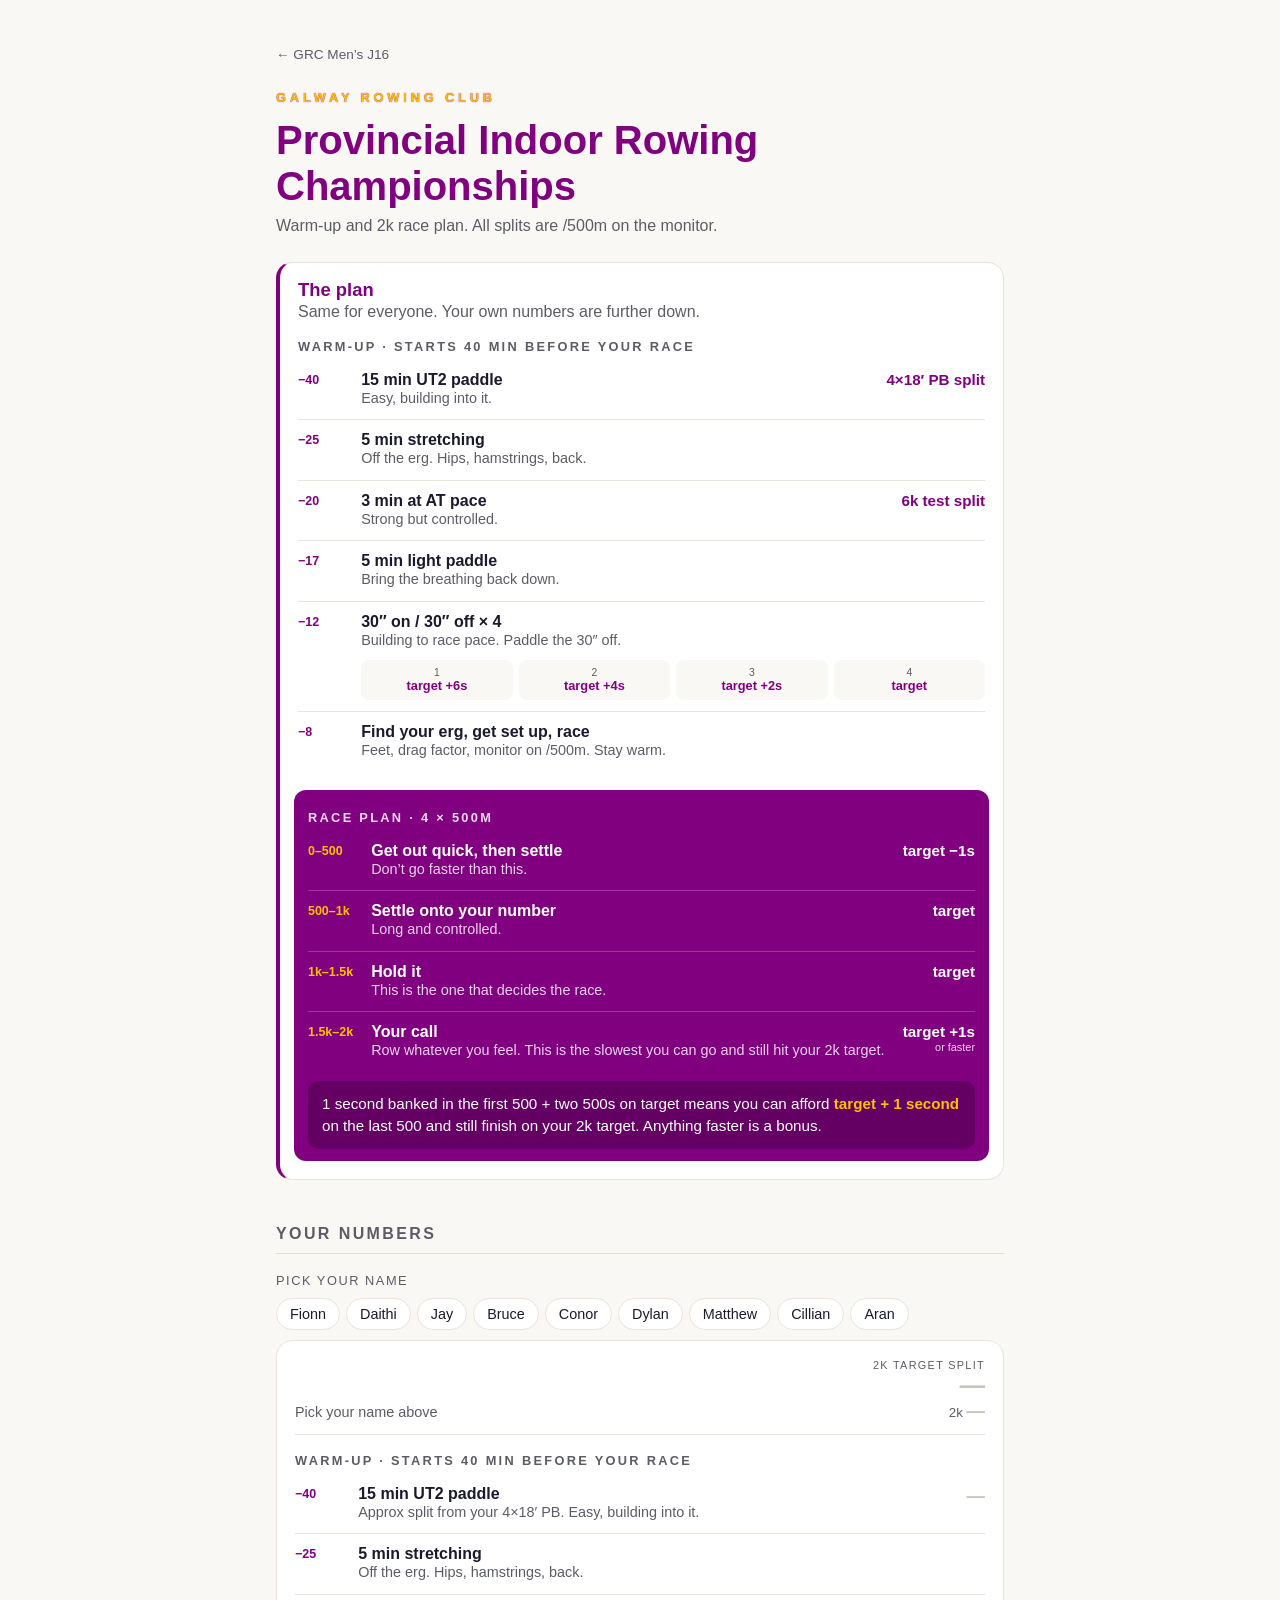
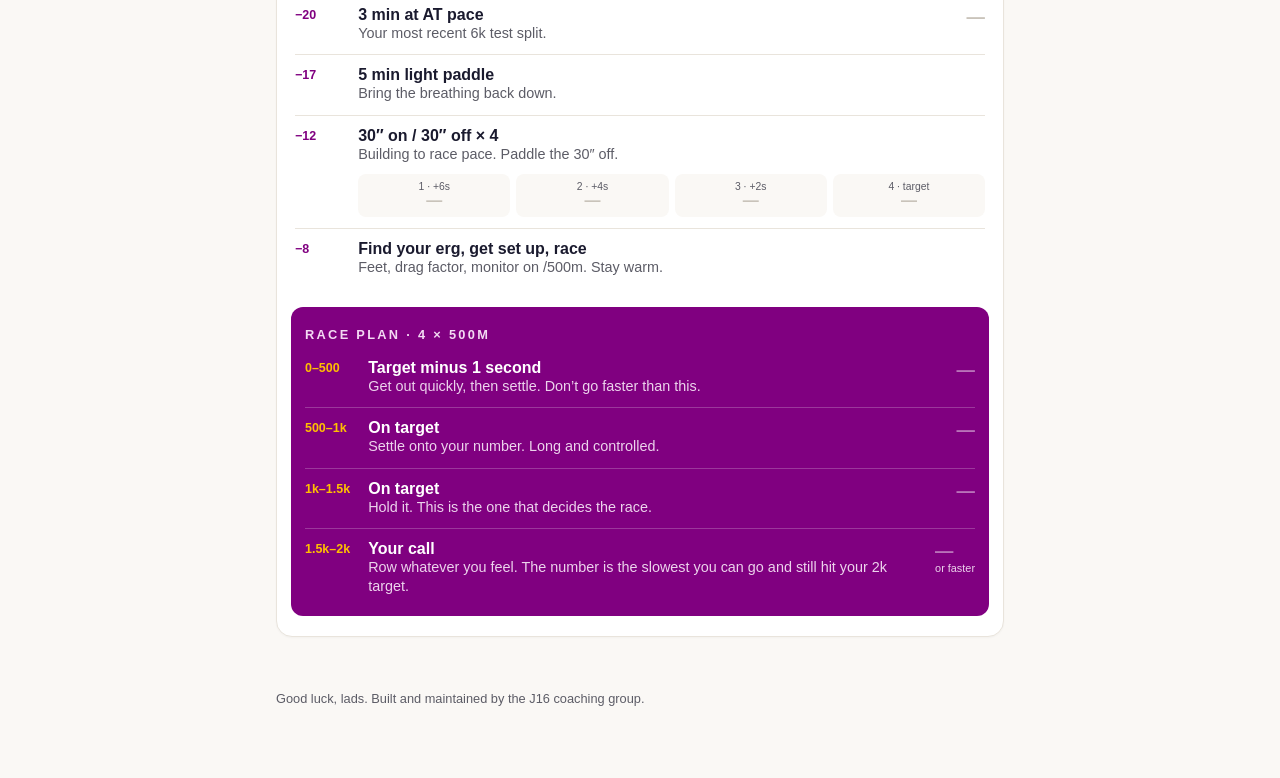
==== commit eb7f682a: "Indoor champs: race plan on purple to separate it from warm-up Co-authored-by: Pi AI - Claude Opus 5" ====
--- a/02-regattas/2026-11-provincial-indoor/index.html
+++ b/02-regattas/2026-11-provincial-indoor/index.html
@@ -48,6 +48,14 @@
   .gen .rel { font-size:.95rem; font-weight:700; color:var(--purple); text-align:right; white-space:nowrap; }
   .gen .reps .rel { display:block; text-align:center; font-size:.8rem; }
   .divider { margin:5vh 0 1vh; font-size:1rem; letter-spacing:.15em; text-transform:uppercase; color:var(--grey); border-bottom:1px solid #e3ded6; padding-bottom:.6em; }
+  .raceblk { background:var(--purple); color:#fff; border-radius:12px; padding:2px 14px 8px; margin:18px -4px 12px; }
+  .raceblk h3 { color:#f3d9f3; }
+  .raceblk .steps > li { border-top-color:rgba(255,255,255,.22); }
+  .raceblk .when, .raceblk .steps > li.race .when { color:var(--amber); }
+  .raceblk .what span, .raceblk .v small, .raceblk .val small { color:#ecd3ec; }
+  .raceblk .rel, .raceblk .v { color:#fff; }
+  body:not(.picked) .raceblk .v { color:rgba(255,255,255,.45); }
+  .raceblk .note { background:rgba(0,0,0,.22); margin:10px 0 4px; }
   footer { margin-top:6vh; color:var(--grey); font-size:.8rem; }
   @media (max-width:420px) { .steps > li { grid-template-columns:2.8rem 1fr auto; } .reps { grid-column:1 / 4; } }
 </style>
@@ -79,14 +87,16 @@
       <li><span class="when">&minus;8</span><div class="what"><b>Find your erg, get set up, race</b><span>Feet, drag factor, monitor on /500m. Stay warm.</span></div><span></span></li>
     </ol>
 
+    <div class="raceblk">
     <h3>Race plan &middot; 4 &times; 500m</h3>
     <ol class="steps">
       <li class="race"><span class="when">0&ndash;500</span><div class="what"><b>Get out quick, then settle</b><span>Don&rsquo;t go faster than this.</span></div><span class="rel">target &minus;1s</span></li>
       <li class="race"><span class="when">500&ndash;1k</span><div class="what"><b>Settle onto your number</b><span>Long and controlled.</span></div><span class="rel">target</span></li>
       <li class="race"><span class="when">1k&ndash;1.5k</span><div class="what"><b>Hold it</b><span>This is the one that decides the race.</span></div><span class="rel">target</span></li>
-      <li class="race"><span class="when">1.5k&ndash;2k</span><div class="what"><b>Your call</b><span>Row whatever you feel. This is the slowest you can go and still hit your 2k target.</span></div><span class="rel">target +1s or faster</span></li>
+      <li class="race"><span class="when">1.5k&ndash;2k</span><div class="what"><b>Your call</b><span>Row whatever you feel. This is the slowest you can go and still hit your 2k target.</span></div><div class="val"><span class="rel">target +1s</span><small>or faster</small></div></li>
     </ol>
     <div class="note">1 second banked in the first 500 + two 500s on target means you can afford <strong>target + 1 second</strong> on the last 500 and still finish on your 2k target. Anything faster is a bonus.</div>
+    </div>
   </section>
 
   <h2 class="divider">Your numbers</h2>
@@ -125,6 +135,7 @@
       <li><span class="when">&minus;8</span><div class="what"><b>Find your erg, get set up, race</b><span>Feet, drag factor, monitor on /500m. Stay warm.</span></div><span></span></li>
     </ol>
 
+    <div class="raceblk">
     <h3>Race plan &middot; 4 &times; 500m</h3>
     <ol class="steps">
       <li class="race"><span class="when">0&ndash;500</span><div class="what"><b>Target minus 1 second</b><span>Get out quickly, then settle. Don&rsquo;t go faster than this.</span></div><strong class="v" data-k="r1">&mdash;</strong></li>
@@ -132,6 +143,7 @@
       <li class="race"><span class="when">1k&ndash;1.5k</span><div class="what"><b>On target</b><span>Hold it. This is the one that decides the race.</span></div><strong class="v" data-k="r3">&mdash;</strong></li>
       <li class="race"><span class="when">1.5k&ndash;2k</span><div class="what"><b>Your call</b><span>Row whatever you feel. The number is the slowest you can go and still hit your 2k target.</span></div><div class="val"><strong class="v" data-k="r4">&mdash;</strong><small>or faster</small></div></li>
     </ol>
+    </div>
   </section>
 
   <footer>Good luck, lads. Built and maintained by the J16 coaching group.</footer>
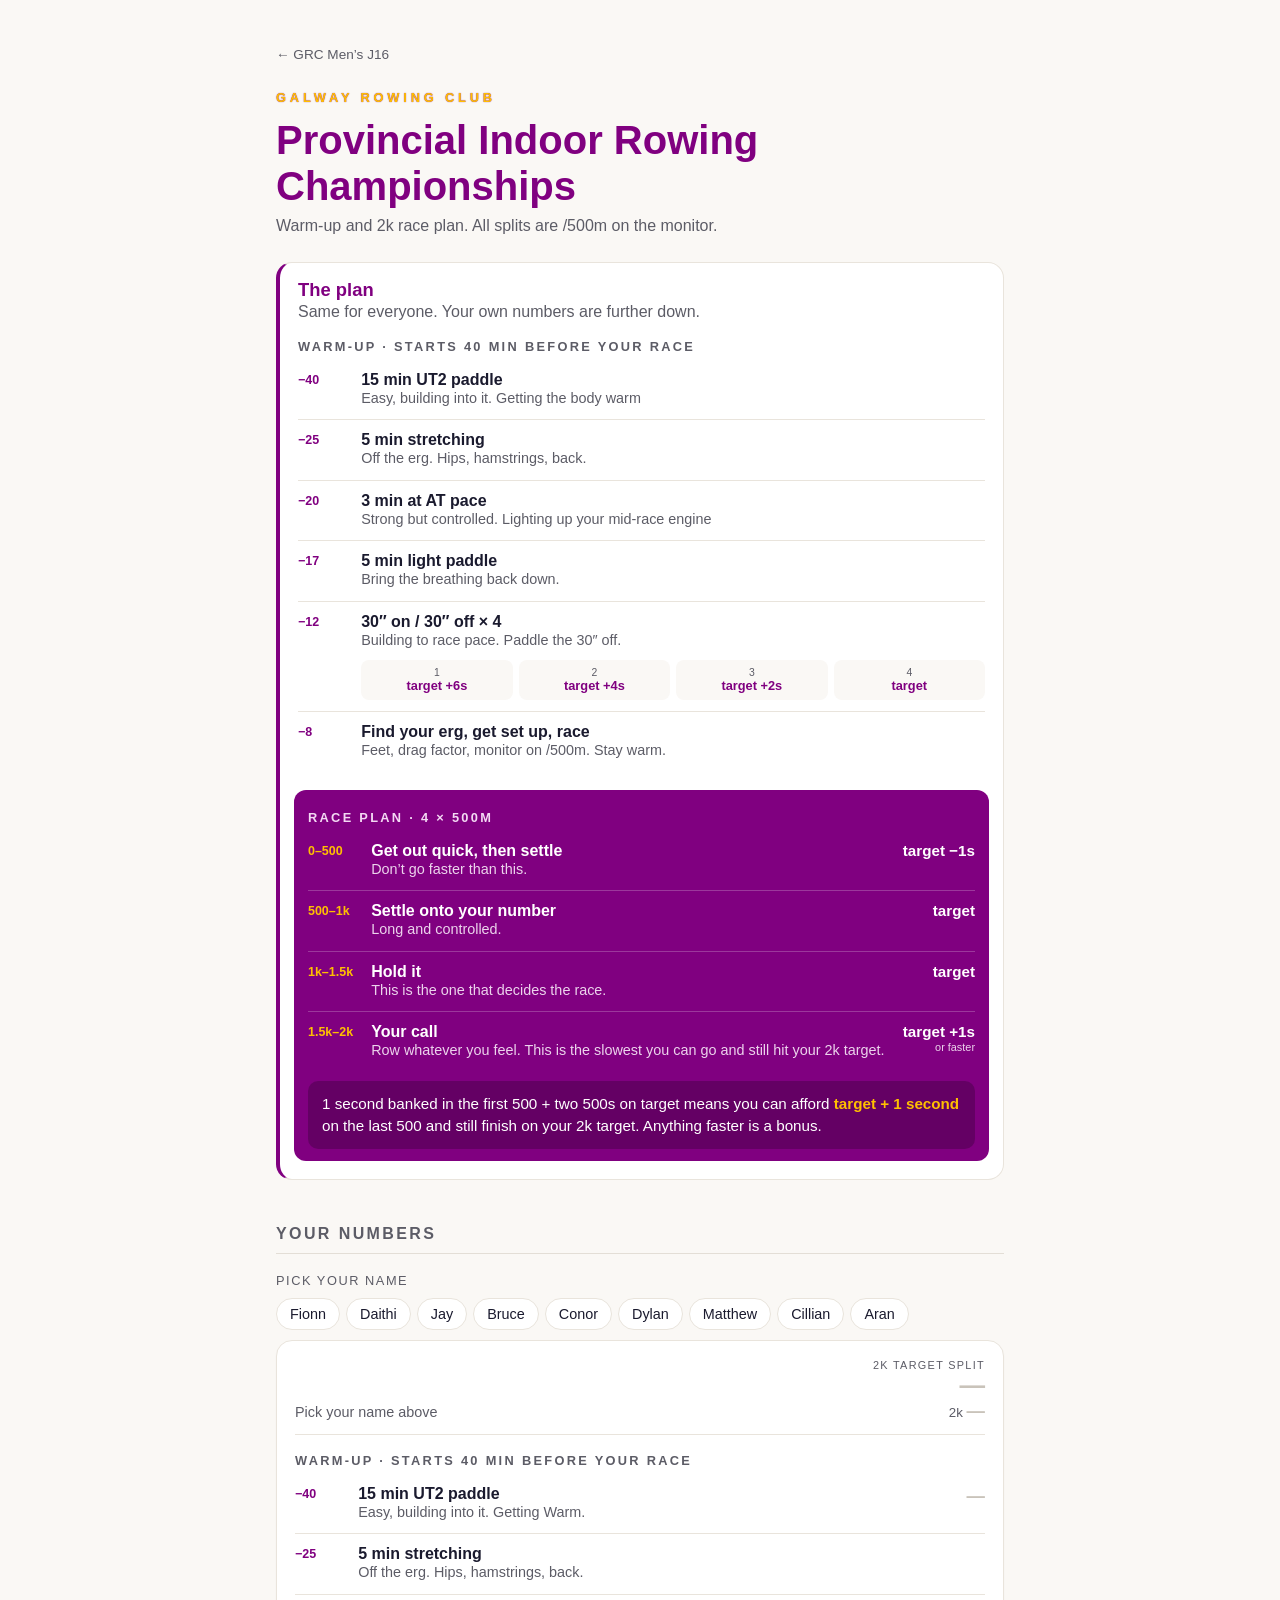
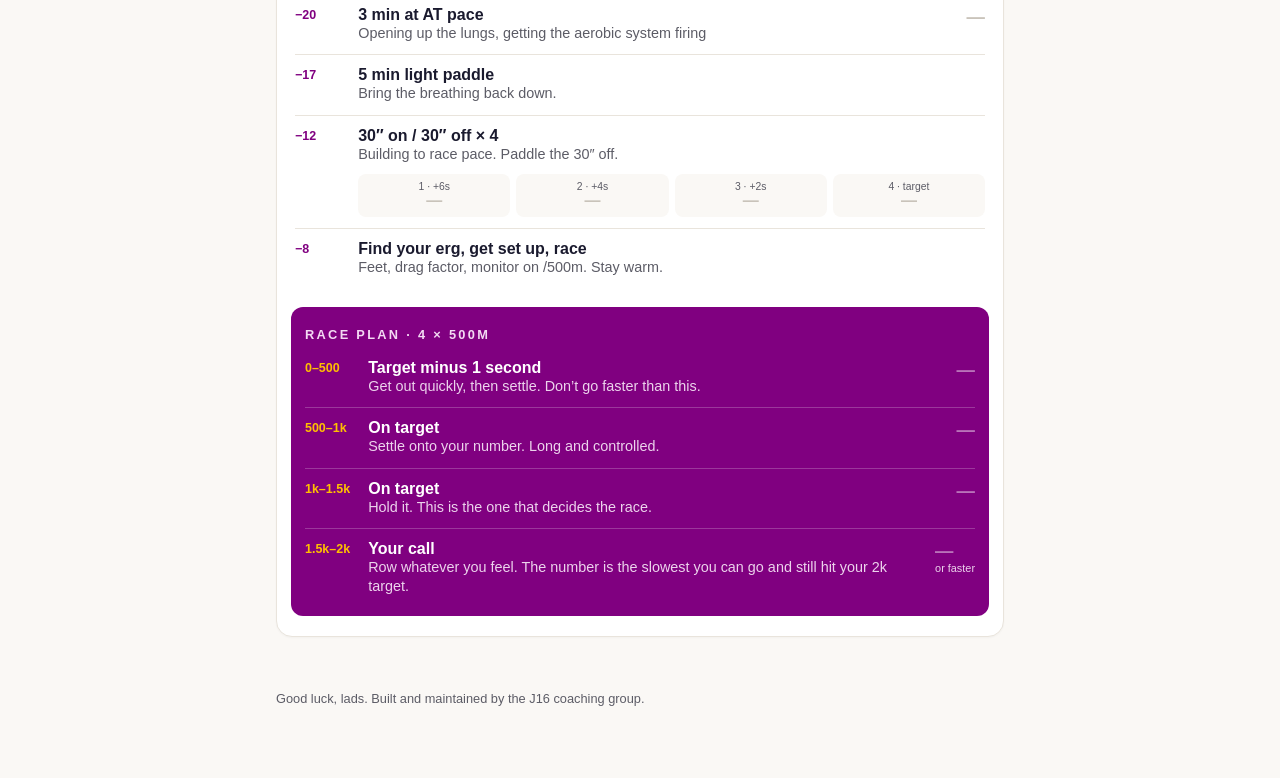
==== commit 906f0dbf: "Indoor champs: wording tweaks Co-authored-by: Pi AI - Claude Opus 5.5 [250k] <noreply@anthropic.com>" ====
--- a/02-regattas/2026-11-provincial-indoor/index.html
+++ b/02-regattas/2026-11-provincial-indoor/index.html
@@ -73,9 +73,9 @@
 
     <h3>Warm-up &middot; starts 40 min before your race</h3>
     <ol class="steps">
-      <li><span class="when">&minus;40</span><div class="what"><b>15 min UT2 paddle</b><span>Easy, building into it.</span></div><span class="rel">4&times;18&prime; PB split</span></li>
+      <li><span class="when">&minus;40</span><div class="what"><b>15 min UT2 paddle</b><span>Easy, building into it. Getting the body warm</span></div></li>
       <li><span class="when">&minus;25</span><div class="what"><b>5 min stretching</b><span>Off the erg. Hips, hamstrings, back.</span></div><span></span></li>
-      <li><span class="when">&minus;20</span><div class="what"><b>3 min at AT pace</b><span>Strong but controlled.</span></div><span class="rel">6k test split</span></li>
+      <li><span class="when">&minus;20</span><div class="what"><b>3 min at AT pace</b><span>Strong but controlled. Lighting up your mid-race engine</span></div></li>
       <li><span class="when">&minus;17</span><div class="what"><b>5 min light paddle</b><span>Bring the breathing back down.</span></div><span></span></li>
       <li><span class="when">&minus;12</span><div class="what"><b>30&Prime; on / 30&Prime; off &times; 4</b><span>Building to race pace. Paddle the 30&Prime; off.</span></div><span></span>
         <ol class="reps">
@@ -121,9 +121,9 @@
 
     <h3>Warm-up &middot; starts 40 min before your race</h3>
     <ol class="steps">
-      <li><span class="when">&minus;40</span><div class="what"><b>15 min UT2 paddle</b><span>Approx split from your 4&times;18&prime; PB. Easy, building into it.</span></div><strong class="v" data-k="ut2">&mdash;</strong></li>
+      <li><span class="when">&minus;40</span><div class="what"><b>15 min UT2 paddle</b><span>Easy, building into it. Getting Warm.</span></div><strong class="v" data-k="ut2">&mdash;</strong></li>
       <li><span class="when">&minus;25</span><div class="what"><b>5 min stretching</b><span>Off the erg. Hips, hamstrings, back.</span></div><span></span></li>
-      <li><span class="when">&minus;20</span><div class="what"><b>3 min at AT pace</b><span>Your most recent 6k test split.</span></div><strong class="v" data-k="at">&mdash;</strong></li>
+      <li><span class="when">&minus;20</span><div class="what"><b>3 min at AT pace</b><span>Opening up the lungs, getting the aerobic system firing</span></div><strong class="v" data-k="at">&mdash;</strong></li>
       <li><span class="when">&minus;17</span><div class="what"><b>5 min light paddle</b><span>Bring the breathing back down.</span></div><span></span></li>
       <li><span class="when">&minus;12</span><div class="what"><b>30&Prime; on / 30&Prime; off &times; 4</b><span>Building to race pace. Paddle the 30&Prime; off.</span></div><span></span>
         <ol class="reps">
